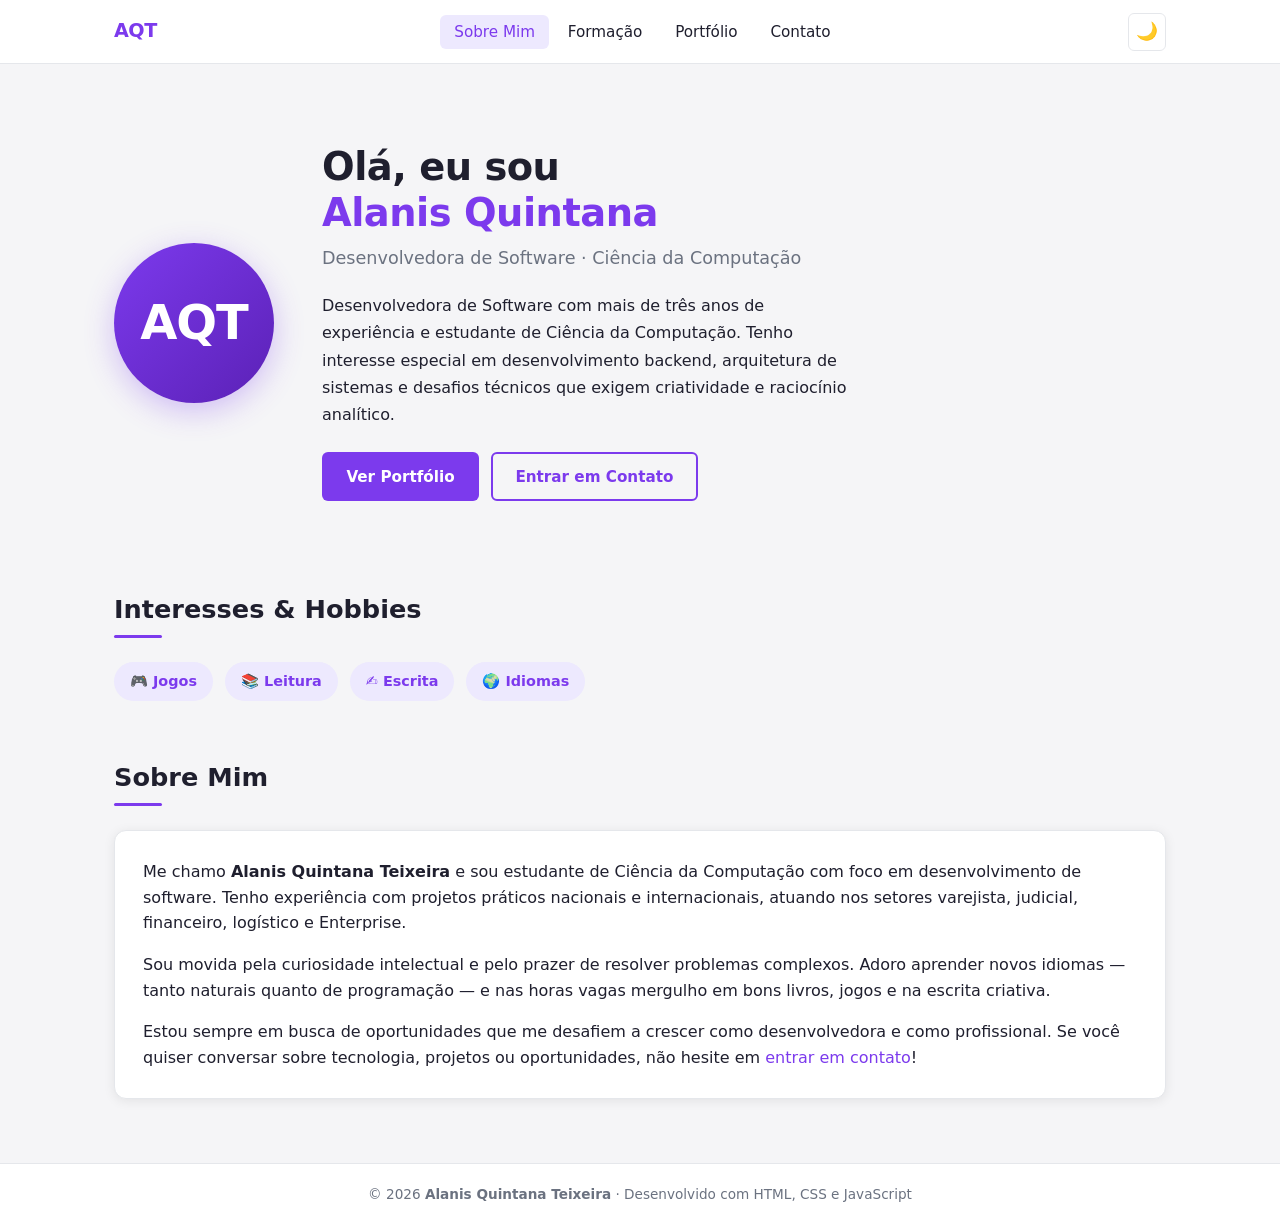
==== index.html @ 8ece1f60 "initial commit" ====
<!DOCTYPE html>
<html lang="pt-BR">
<head>
  <meta charset="UTF-8" />
  <meta name="viewport" content="width=device-width, initial-scale=1.0" />
  <meta name="description" content="Portfólio de Alanis Quintana Teixeira — Desenvolvedora de Software e estudante de Ciência da Computação." />
  <title>Alanis Quintana | Sobre Mim</title>
  <link rel="stylesheet" href="style.css" />
  <script>if(localStorage.getItem('theme')==='dark')document.documentElement.classList.add('dark-theme');</script>
</head>
<body>

  <!-- ==========================================
       NAVBAR — menu fixo presente em todas as páginas
       ========================================== -->
  <header>
    <nav class="navbar" aria-label="Navegação principal">
      <div class="nav-container">

        <!-- Logo com iniciais -->
        <a href="index.html" class="nav-logo" aria-label="Início">AQT</a>

        <!-- Links de navegação -->
        <ul class="nav-menu" id="nav-menu" role="list">
          <li><a href="index.html"     class="nav-link">Sobre Mim</a></li>
          <li><a href="formacao.html"  class="nav-link">Formação</a></li>
          <li><a href="portfolio.html" class="nav-link">Portfólio</a></li>
          <li><a href="contato.html"   class="nav-link">Contato</a></li>
        </ul>

        <div class="nav-controls">
          <!-- Botão de alternância de tema claro/escuro -->
          <button id="btn-theme" class="btn-theme" aria-label="Alternar tema claro/escuro">
            <span class="icon-sun"  aria-hidden="true">☀️</span>
            <span class="icon-moon" aria-hidden="true">🌙</span>
          </button>

          <!-- Botão hambúrguer — visível apenas em mobile -->
          <button
            id="nav-toggle"
            class="nav-toggle"
            aria-label="Abrir menu de navegação"
            aria-expanded="false"
            aria-controls="nav-menu"
          >
            <span></span>
            <span></span>
            <span></span>
          </button>
        </div>

      </div>
    </nav>
  </header>

  <!-- ==========================================
       CONTEÚDO PRINCIPAL
       ========================================== -->
  <main>
    <div class="container">

      <!-- ── Hero: apresentação ── -->
      <section class="hero" aria-labelledby="hero-name">

        <!-- Avatar com iniciais -->
        <div class="hero-avatar" aria-label="Avatar com as iniciais AQT">AQT</div>

        <div class="hero-content">
          <h1 id="hero-name">
            Olá, eu sou<br>
            <span>Alanis Quintana</span>
          </h1>
          <p class="hero-subtitle">Desenvolvedora de Software · Ciência da Computação</p>
          <p class="hero-desc">
            Desenvolvedora de Software com mais de três anos de experiência e estudante de Ciência da Computação.
            Tenho interesse especial em desenvolvimento backend,
            arquitetura de sistemas e desafios técnicos que exigem
            criatividade e raciocínio analítico.
          </p>
          <div class="hero-cta">
            <a href="portfolio.html" class="btn btn-primary">Ver Portfólio</a>
            <a href="contato.html"   class="btn btn-outline">Entrar em Contato</a>
          </div>
        </div>

      </section>

      <!-- ── Hobbies ── -->
      <section class="section" aria-labelledby="hobbies-title">
        <h2 class="section-title" id="hobbies-title">Interesses &amp; Hobbies</h2>
        <ul class="hobbies-list" role="list">
          <li class="hobby-tag">🎮 Jogos</li>
          <li class="hobby-tag">📚 Leitura</li>
          <li class="hobby-tag">✍️ Escrita</li>
          <li class="hobby-tag">🌍 Idiomas</li>
        </ul>
      </section>

      <!-- ── Sobre Mim ── -->
      <section class="section" aria-labelledby="about-title">
        <h2 class="section-title" id="about-title">Sobre Mim</h2>
        <div class="card" style="display:flex; flex-direction:column; gap:1rem;">
          <p>
            Me chamo <strong>Alanis Quintana Teixeira</strong> e sou estudante de
            Ciência da Computação com foco em desenvolvimento de software. Tenho
            experiência com projetos práticos nacionais e internacionais, atuando nos setores varejista, 
            judicial, financeiro, logístico e Enterprise.
          </p>
          <p>
            Sou movida pela curiosidade intelectual e pelo prazer de resolver
            problemas complexos. Adoro aprender novos idiomas — tanto naturais
            quanto de programação — e nas horas vagas mergulho em bons livros,
            jogos e na escrita criativa.
          </p>
          <p>
            Estou sempre em busca de oportunidades que me desafiem a crescer como
            desenvolvedora e como profissional. Se você quiser conversar sobre
            tecnologia, projetos ou oportunidades, não hesite em
            <a href="contato.html">entrar em contato</a>!
          </p>
        </div>
      </section>

    </div>
  </main>

  <!-- ==========================================
       FOOTER
       ========================================== -->
  <footer>
    <p>© 2026 <strong>Alanis Quintana Teixeira</strong> · Desenvolvido com HTML, CSS e JavaScript</p>
  </footer>

  <script src="script.js"></script>
</body>
</html>
---- style.css ----
/* ==========================================
   style.css — Portfólio de Alanis Quintana Teixeira
   Tema claro/escuro via custom properties CSS.
   Mobile-first; breakpoint principal: 768px.
   ========================================== */

/* ==========================================
   VARIÁVEIS — TEMA CLARO (padrão)
   ========================================== */
:root {
  /* Cores */
  --color-bg:            #f5f5f7;
  --color-surface:       #ffffff;
  --color-primary:       #7c3aed;       /* Roxo/violeta principal */
  --color-primary-dark:  #5b21b6;
  --color-primary-light: #ede9fe;
  --color-text:          #1f1f2e;
  --color-text-muted:    #6b7280;
  --color-border:        #e5e7eb;
  --color-shadow:        rgba(0, 0, 0, 0.08);
  --color-nav-bg:        rgba(255, 255, 255, 0.95);
  --color-error:         #dc2626;
  --color-success:       #16a34a;

  /* Tipografia */
  --font-sans: 'Segoe UI', system-ui, -apple-system, sans-serif;
  --font-mono: 'Consolas', 'Courier New', monospace;

  /* Layout */
  --nav-height: 64px;
  --radius:     12px;
  --radius-sm:  6px;
  --transition: 0.3s ease;
}

/* ==========================================
   TEMA ESCURO — sobrescreve as variáveis de cor
   Aplicado via script inline no <head> em html.dark-theme
   para evitar flash de tema incorreto (FOUC).
   ========================================== */
html.dark-theme {
  --color-bg:            #0f0f1a;
  --color-surface:       #1a1a2e;
  --color-primary:       #a78bfa;
  --color-primary-dark:  #7c3aed;
  --color-primary-light: #2e1065;
  --color-text:          #f1f0ff;
  --color-text-muted:    #a1a1aa;
  --color-border:        #2d2d4e;
  --color-shadow:        rgba(0, 0, 0, 0.3);
  --color-nav-bg:        rgba(15, 15, 26, 0.95);
}

/* ==========================================
   RESET BÁSICO
   ========================================== */
*, *::before, *::after {
  box-sizing: border-box;
  margin: 0;
  padding: 0;
}

html { scroll-behavior: smooth; }

body {
  font-family: var(--font-sans);
  background-color: var(--color-bg);
  color: var(--color-text);
  line-height: 1.6;
  min-height: 100vh;
  display: flex;
  flex-direction: column;
  /* Transição suave ao trocar de tema */
  transition: background-color var(--transition), color var(--transition);
}

a {
  color: var(--color-primary);
  text-decoration: none;
  transition: color var(--transition);
}
a:hover { color: var(--color-primary-dark); }

img { max-width: 100%; display: block; }
ul  { list-style: none; }

/* ==========================================
   NAVBAR — fixa no topo em todas as páginas
   ========================================== */
.navbar {
  position: fixed;
  top: 0; left: 0; right: 0;
  height: var(--nav-height);
  background-color: var(--color-nav-bg);
  backdrop-filter: blur(10px);
  -webkit-backdrop-filter: blur(10px);
  border-bottom: 1px solid var(--color-border);
  z-index: 1000;
  transition: background-color var(--transition), border-color var(--transition);
}

.nav-container {
  max-width: 1100px;
  margin: 0 auto;
  padding: 0 1.5rem;
  height: 100%;
  display: flex;
  align-items: center;
  justify-content: space-between;
}

/* Logo */
.nav-logo {
  font-size: 1.2rem;
  font-weight: 700;
  color: var(--color-primary);
  letter-spacing: -0.5px;
}
.nav-logo:hover { color: var(--color-primary-dark); }

/* Links de navegação */
.nav-menu {
  display: flex;
  align-items: center;
  gap: 0.25rem;
}

.nav-link {
  padding: 0.5rem 0.9rem;
  border-radius: var(--radius-sm);
  font-size: 0.95rem;
  font-weight: 500;
  color: var(--color-text);
  transition: background-color var(--transition), color var(--transition);
}
.nav-link:hover,
.nav-link.active {
  background-color: var(--color-primary-light);
  color: var(--color-primary);
}

/* Controles da navbar (tema + hambúrguer) */
.nav-controls {
  display: flex;
  align-items: center;
  gap: 0.5rem;
}

/* Botão de alternância de tema */
.btn-theme {
  background: none;
  border: 1px solid var(--color-border);
  border-radius: var(--radius-sm);
  width: 38px;
  height: 38px;
  cursor: pointer;
  font-size: 1.1rem;
  color: var(--color-text);
  display: flex;
  align-items: center;
  justify-content: center;
  transition: background-color var(--transition), border-color var(--transition), color var(--transition);
}
.btn-theme:hover {
  background-color: var(--color-primary-light);
  border-color: var(--color-primary);
  color: var(--color-primary);
}

/* Ícones de tema — JS alterna entre ☀️ e 🌙 via classe .dark-theme */
.btn-theme .icon-sun  { display: none;   }
.btn-theme .icon-moon { display: inline; }
html.dark-theme .btn-theme .icon-sun  { display: inline; }
html.dark-theme .btn-theme .icon-moon { display: none;   }

/* ── Botão Hambúrguer — visível apenas em mobile ── */
.nav-toggle {
  display: none; /* Oculto em desktop; exibido via media query */
  flex-direction: column;
  justify-content: space-between;
  width: 26px;
  height: 20px;
  background: none;
  border: none;
  cursor: pointer;
  padding: 0;
}

.nav-toggle span {
  display: block;
  width: 100%;
  height: 2px;
  background-color: var(--color-text);
  border-radius: 2px;
  transition: transform var(--transition), opacity var(--transition);
}

/* Animação hambúrguer → X quando o menu está aberto */
.nav-toggle.open span:nth-child(1) { transform: translateY(9px) rotate(45deg);  }
.nav-toggle.open span:nth-child(2) { opacity: 0; transform: scaleX(0);          }
.nav-toggle.open span:nth-child(3) { transform: translateY(-9px) rotate(-45deg);}

/* ==========================================
   LAYOUT PRINCIPAL
   ========================================== */
main {
  flex: 1;
  /* Compensa a altura da navbar fixa */
  padding-top: calc(var(--nav-height) + 2rem);
  padding-bottom: 4rem;
}

.container {
  max-width: 1100px;
  margin: 0 auto;
  padding: 0 1.5rem;
}

/* ==========================================
   HERO — Seção de Apresentação (index.html)
   ========================================== */
.hero {
  display: flex;
  align-items: center;
  gap: 3rem;
  padding: 3rem 0 2rem;
}

/* Avatar com iniciais em vez de foto */
.hero-avatar {
  flex-shrink: 0;
  width: 160px;
  height: 160px;
  border-radius: 50%;
  background: linear-gradient(135deg, var(--color-primary), var(--color-primary-dark));
  display: flex;
  align-items: center;
  justify-content: center;
  font-size: 3rem;
  font-weight: 700;
  color: #ffffff;
  letter-spacing: -1px;
  box-shadow: 0 8px 30px rgba(124, 58, 237, 0.3);
}

.hero-content h1 {
  font-size: 2.4rem;
  font-weight: 800;
  line-height: 1.2;
  letter-spacing: -0.5px;
}
.hero-content h1 span { color: var(--color-primary); }

.hero-subtitle {
  margin-top: 0.5rem;
  font-size: 1.1rem;
  color: var(--color-text-muted);
  font-weight: 500;
}

.hero-desc {
  margin-top: 1.25rem;
  font-size: 1rem;
  line-height: 1.7;
  max-width: 540px;
}

.hero-cta {
  margin-top: 1.5rem;
  display: flex;
  gap: 0.75rem;
  flex-wrap: wrap;
}

/* ==========================================
   BOTÕES
   ========================================== */
.btn {
  display: inline-flex;
  align-items: center;
  gap: 0.4rem;
  padding: 0.65rem 1.4rem;
  border-radius: var(--radius-sm);
  font-size: 0.95rem;
  font-weight: 600;
  cursor: pointer;
  border: 2px solid transparent;
  transition: background-color var(--transition), color var(--transition), border-color var(--transition), transform 0.15s;
}
.btn:hover { transform: translateY(-2px); }

.btn-primary { background-color: var(--color-primary); color: #ffffff; }
.btn-primary:hover { background-color: var(--color-primary-dark); color: #ffffff; }

.btn-outline { background-color: transparent; border-color: var(--color-primary); color: var(--color-primary); }
.btn-outline:hover { background-color: var(--color-primary-light); }

/* ==========================================
   CARDS GENÉRICOS
   ========================================== */
.card {
  background-color: var(--color-surface);
  border: 1px solid var(--color-border);
  border-radius: var(--radius);
  padding: 1.75rem;
  box-shadow: 0 2px 12px var(--color-shadow);
  transition: background-color var(--transition), border-color var(--transition),
              box-shadow var(--transition), transform 0.2s;
}
.card:hover {
  box-shadow: 0 6px 24px var(--color-shadow);
  transform: translateY(-3px);
}

/* ==========================================
   SEÇÕES GENÉRICAS
   ========================================== */
.section { margin-top: 3.5rem; }

.section-title {
  font-size: 1.6rem;
  font-weight: 700;
  margin-bottom: 1.5rem;
  position: relative;
  padding-bottom: 0.5rem;
}
/* Linha decorativa abaixo do título de seção */
.section-title::after {
  content: '';
  position: absolute;
  bottom: 0; left: 0;
  width: 3rem;
  height: 3px;
  background-color: var(--color-primary);
  border-radius: 2px;
}

/* ==========================================
   HOBBIES / TAGS
   ========================================== */
.hobbies-list {
  display: flex;
  flex-wrap: wrap;
  gap: 0.75rem;
}

.hobby-tag {
  display: inline-flex;
  align-items: center;
  gap: 0.4rem;
  padding: 0.5rem 1rem;
  background-color: var(--color-primary-light);
  color: var(--color-primary);
  border-radius: 999px;
  font-size: 0.9rem;
  font-weight: 600;
  transition: background-color var(--transition), color var(--transition);
}

/* ==========================================
   FORMAÇÃO — Timeline Vertical
   ========================================== */
.timeline {
  position: relative;
  padding-left: 2rem;
}
/* Linha vertical da timeline */
.timeline::before {
  content: '';
  position: absolute;
  left: 0; top: 0.4rem; bottom: 0;
  width: 2px;
  background-color: var(--color-border);
}

.timeline-item {
  position: relative;
  margin-bottom: 2rem;
}
/* Bolinha marcadora na timeline */
.timeline-item::before {
  content: '';
  position: absolute;
  left: -2.375rem;
  top: 0.45rem;
  width: 12px;
  height: 12px;
  border-radius: 50%;
  background-color: var(--color-primary);
  border: 2px solid var(--color-bg);
  box-shadow: 0 0 0 2px var(--color-primary);
}

.timeline-period {
  font-size: 0.8rem;
  font-weight: 600;
  text-transform: uppercase;
  letter-spacing: 0.05em;
  color: var(--color-primary);
  margin-bottom: 0.25rem;
}
.timeline-title    { font-size: 1.05rem; font-weight: 700; }
.timeline-subtitle { font-size: 0.9rem; color: var(--color-text-muted); margin-top: 0.1rem; }
.timeline-desc     { margin-top: 0.5rem; font-size: 0.9rem; color: var(--color-text-muted); line-height: 1.6; }

/* ==========================================
   HABILIDADES / SKILLS GRID
   ========================================== */
.skills-grid {
  display: grid;
  grid-template-columns: repeat(auto-fill, minmax(200px, 1fr));
  gap: 1rem;
}

.skill-card {
  background-color: var(--color-surface);
  border: 1px solid var(--color-border);
  border-radius: var(--radius);
  padding: 1.25rem;
  text-align: center;
  transition: background-color var(--transition), border-color var(--transition), transform 0.2s;
}
.skill-card:hover {
  border-color: var(--color-primary);
  transform: translateY(-2px);
}
.skill-icon { font-size: 1.8rem; margin-bottom: 0.5rem; }
.skill-name { font-size: 0.9rem; font-weight: 600; color: var(--color-text); }

/* ==========================================
   PORTFÓLIO — Cards de Projeto
   ========================================== */
.projects-grid {
  display: grid;
  grid-template-columns: repeat(auto-fill, minmax(300px, 1fr));
  gap: 1.5rem;
}

.project-card {
  background-color: var(--color-surface);
  border: 1px solid var(--color-border);
  border-radius: var(--radius);
  padding: 1.75rem;
  display: flex;
  flex-direction: column;
  gap: 1rem;
  box-shadow: 0 2px 12px var(--color-shadow);
  transition: background-color var(--transition), border-color var(--transition),
              box-shadow var(--transition), transform 0.2s;
}
.project-card:hover {
  border-color: var(--color-primary);
  box-shadow: 0 8px 30px var(--color-shadow);
  transform: translateY(-4px);
}

.project-header     { display: flex; align-items: flex-start; gap: 1rem; }
.project-icon       { font-size: 2rem; line-height: 1; flex-shrink: 0; }
.project-title      { font-size: 1.05rem; font-weight: 700; line-height: 1.3; }
.project-org        { font-size: 0.8rem; color: var(--color-primary); font-weight: 600; margin-top: 0.15rem; }
.project-desc       { font-size: 0.9rem; color: var(--color-text-muted); line-height: 1.6; flex: 1; }

.project-tags       { display: flex; flex-wrap: wrap; gap: 0.4rem; }
.project-tag {
  padding: 0.2rem 0.6rem;
  background-color: var(--color-primary-light);
  color: var(--color-primary);
  border-radius: 4px;
  font-size: 0.78rem;
  font-weight: 600;
  font-family: var(--font-mono);
  transition: background-color var(--transition), color var(--transition);
}

.project-link {
  display: inline-flex;
  align-items: center;
  gap: 0.4rem;
  padding: 0.55rem 1rem;
  background-color: var(--color-primary);
  color: #ffffff;
  border-radius: var(--radius-sm);
  font-size: 0.87rem;
  font-weight: 600;
  align-self: flex-start;
  transition: background-color var(--transition), transform 0.15s;
}
.project-link:hover {
  background-color: var(--color-primary-dark);
  color: #ffffff;
  transform: translateY(-1px);
}

/* ==========================================
   FORMULÁRIO DE CONTATO
   ========================================== */
.contact-layout {
  display: grid;
  grid-template-columns: 1fr 1.6fr;
  gap: 3rem;
  align-items: start;
}

.contact-info h2    { font-size: 1.5rem; font-weight: 700; margin-bottom: 0.75rem; }
.contact-info p     { color: var(--color-text-muted); font-size: 0.95rem; line-height: 1.7; }

.contact-links      { margin-top: 1.5rem; display: flex; flex-direction: column; gap: 0.75rem; }
.contact-link-item  { display: flex; align-items: center; gap: 0.6rem; font-size: 0.9rem; color: var(--color-text); }
.contact-link-item a{ font-weight: 600; }

.form-group   { display: flex; flex-direction: column; gap: 0.35rem; margin-bottom: 1.25rem; }
.form-label   { font-size: 0.88rem; font-weight: 600; color: var(--color-text); }

.form-input,
.form-textarea {
  width: 100%;
  padding: 0.65rem 0.9rem;
  background-color: var(--color-bg);
  border: 1px solid var(--color-border);
  border-radius: var(--radius-sm);
  color: var(--color-text);
  font-family: var(--font-sans);
  font-size: 0.95rem;
  transition: border-color var(--transition), background-color var(--transition);
  outline: none;
}
.form-input:focus,
.form-textarea:focus {
  border-color: var(--color-primary);
  box-shadow: 0 0 0 3px rgba(124, 58, 237, 0.12);
}

/* Estado de erro no campo */
.form-input.error,
.form-textarea.error { border-color: var(--color-error); }

.form-textarea { resize: vertical; min-height: 140px; }

/* Mensagem de erro inline abaixo do campo */
.field-error         { font-size: 0.8rem; color: var(--color-error); display: none; }
.field-error.visible { display: block; }

/* Feedback após submit */
.form-feedback {
  padding: 0.9rem 1.25rem;
  border-radius: var(--radius-sm);
  font-size: 0.9rem;
  font-weight: 600;
  display: none;
  margin-top: 1rem;
}
.form-feedback.success {
  background-color: #dcfce7;
  color: #166534;
  border: 1px solid #bbf7d0;
  display: block;
}
/* Tema escuro: ajusta as cores do feedback */
html.dark-theme .form-feedback.success {
  background-color: #14532d;
  color: #86efac;
  border-color: #166534;
}

.btn-submit           { width: 100%; padding: 0.75rem; justify-content: center; font-size: 1rem; }
.btn-submit:disabled  { opacity: 0.7; cursor: not-allowed; transform: none; }

/* ==========================================
   FOOTER
   ========================================== */
footer {
  background-color: var(--color-surface);
  border-top: 1px solid var(--color-border);
  padding: 1.25rem 0;
  text-align: center;
  font-size: 0.85rem;
  color: var(--color-text-muted);
  transition: background-color var(--transition), border-color var(--transition);
}
footer a { color: var(--color-primary); font-weight: 500; }

/* ==========================================
   RESPONSIVO — MOBILE (< 768px)
   ========================================== */
@media (max-width: 768px) {
  /* Exibe o botão hambúrguer em mobile */
  .nav-toggle { display: flex; }

  /* Menu de navegação vira dropdown em mobile */
  .nav-menu {
    position: absolute;
    top: var(--nav-height);
    left: 0; right: 0;
    background-color: var(--color-nav-bg);
    backdrop-filter: blur(10px);
    border-bottom: 1px solid var(--color-border);
    flex-direction: column;
    align-items: stretch;
    padding: 0.75rem 1rem 1rem;
    gap: 0.25rem;
    /* Oculto por padrão — transição suave via max-height */
    max-height: 0;
    overflow: hidden;
    opacity: 0;
    pointer-events: none;
    transition: max-height 0.35s ease, opacity 0.25s ease;
  }
  /* Menu aberto — classe adicionada via JS */
  .nav-menu.open {
    max-height: 400px;
    opacity: 1;
    pointer-events: auto;
  }

  .nav-link { padding: 0.7rem 1rem; }

  /* Hero em coluna única no mobile */
  .hero {
    flex-direction: column;
    text-align: center;
    gap: 1.5rem;
    padding-top: 1.5rem;
  }
  .hero-avatar       { width: 120px; height: 120px; font-size: 2.2rem; margin: 0 auto; }
  .hero-content h1   { font-size: 1.8rem; }
  .hero-desc         { max-width: 100%; }
  .hero-cta          { justify-content: center; }

  /* Layout do contato em coluna única */
  .contact-layout    { grid-template-columns: 1fr; gap: 2rem; }

  /* Projetos em coluna única */
  .projects-grid     { grid-template-columns: 1fr; }
  .skills-grid       { grid-template-columns: repeat(auto-fill, minmax(140px, 1fr)); }
}
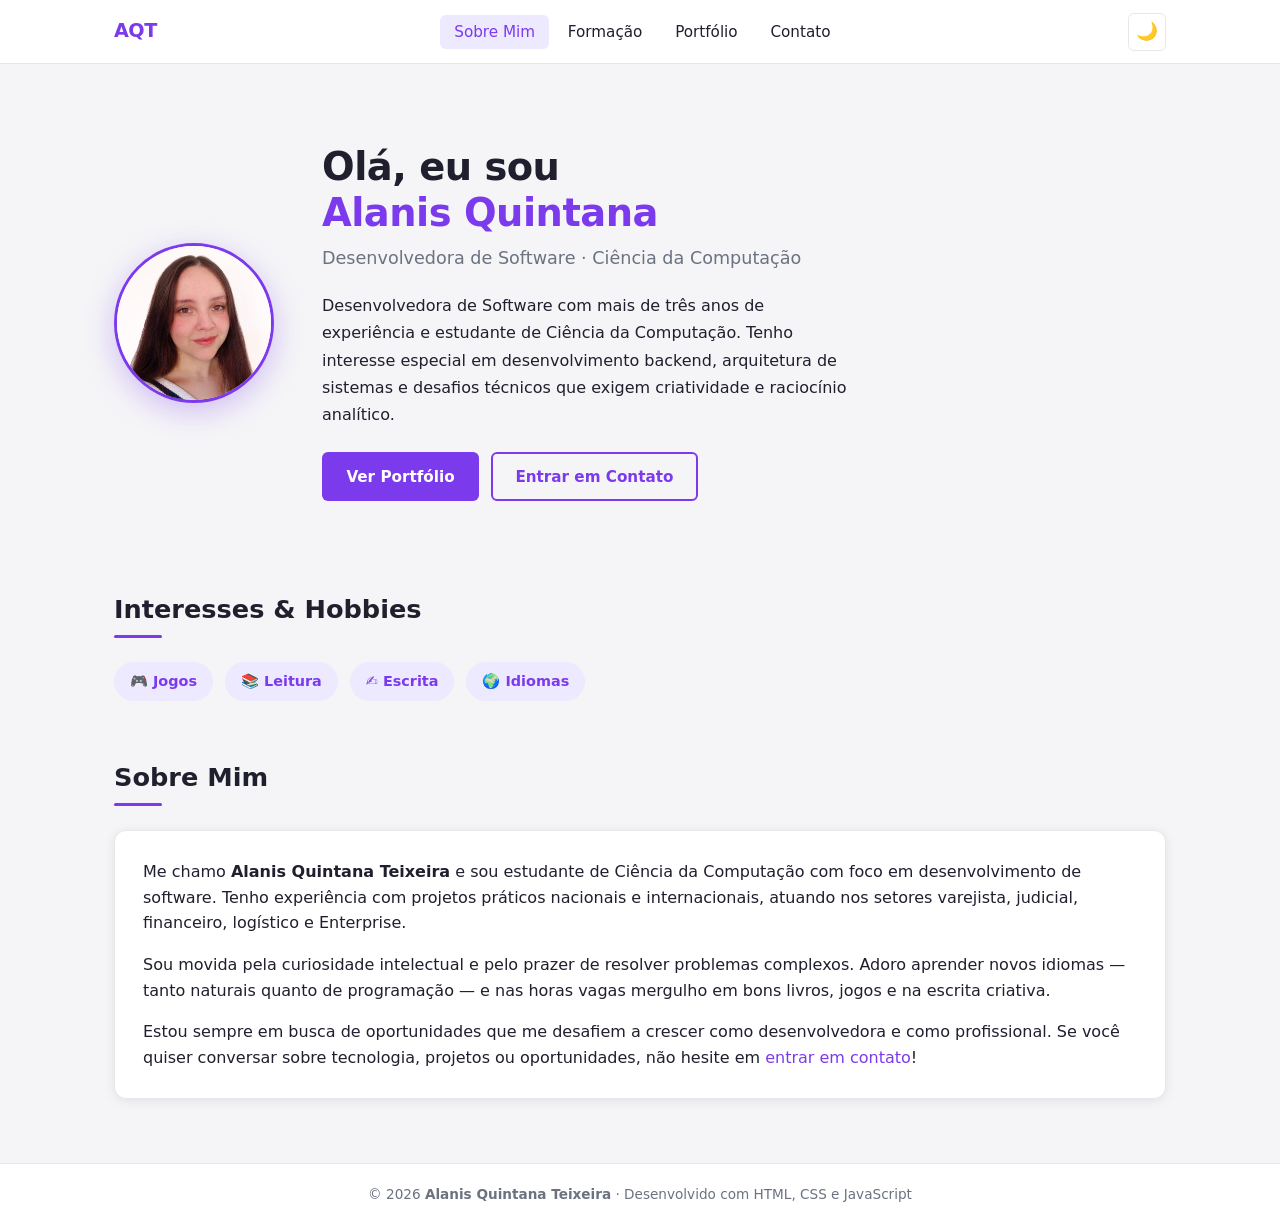
==== commit 2475a302: "chore: substitui ícone por foto" ====
--- a/index.html
+++ b/index.html
@@ -62,8 +62,12 @@
       <!-- ── Hero: apresentação ── -->
       <section class="hero" aria-labelledby="hero-name">
 
-        <!-- Avatar com iniciais -->
-        <div class="hero-avatar" aria-label="Avatar com as iniciais AQT">AQT</div>
+        <!-- Foto de perfil -->
+        <img
+          src="foto.jpg"
+          alt="Foto de Alanis Quintana Teixeira"
+          class="hero-avatar"
+        />
 
         <div class="hero-content">
           <h1 id="hero-name">
--- a/style.css
+++ b/style.css
@@ -226,21 +226,16 @@
   padding: 3rem 0 2rem;
 }
 
-/* Avatar com iniciais em vez de foto */
+/* Foto de perfil circular */
 .hero-avatar {
   flex-shrink: 0;
   width: 160px;
   height: 160px;
   border-radius: 50%;
-  background: linear-gradient(135deg, var(--color-primary), var(--color-primary-dark));
-  display: flex;
-  align-items: center;
-  justify-content: center;
-  font-size: 3rem;
-  font-weight: 700;
-  color: #ffffff;
-  letter-spacing: -1px;
+  object-fit: cover;        /* garante que a foto preencha sem distorcer */
+  object-position: center top; /* foca na parte superior (rosto) */
   box-shadow: 0 8px 30px rgba(124, 58, 237, 0.3);
+  border: 3px solid var(--color-primary);
 }
 
 .hero-content h1 {
@@ -621,7 +616,7 @@
     gap: 1.5rem;
     padding-top: 1.5rem;
   }
-  .hero-avatar       { width: 120px; height: 120px; font-size: 2.2rem; margin: 0 auto; }
+  .hero-avatar       { width: 120px; height: 120px; margin: 0 auto; }
   .hero-content h1   { font-size: 1.8rem; }
   .hero-desc         { max-width: 100%; }
   .hero-cta          { justify-content: center; }
